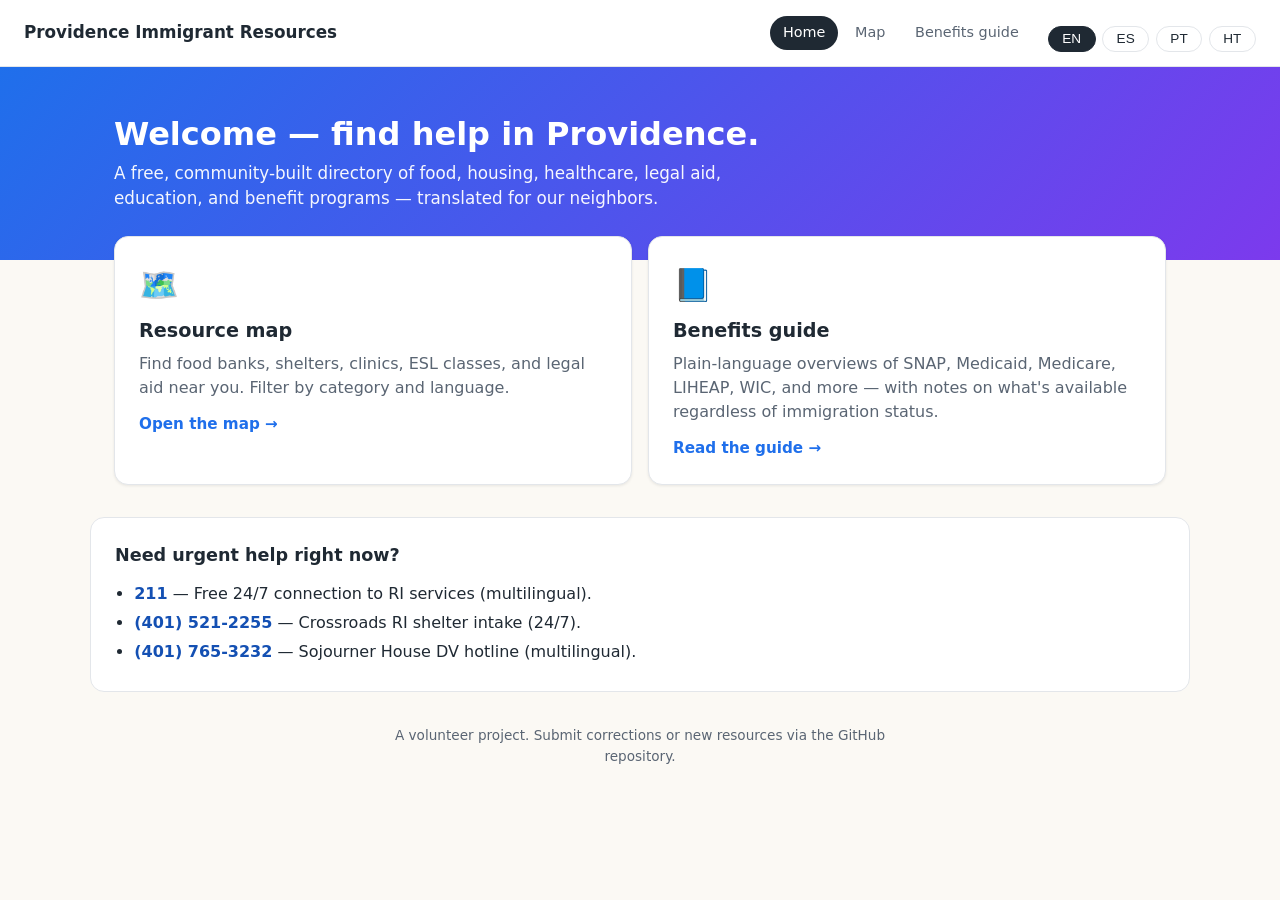
==== index.html @ 92ebf389 "Initial commit" ====
<!DOCTYPE html>
<html lang="en">
<head>
  <meta charset="UTF-8">
  <meta name="viewport" content="width=device-width, initial-scale=1.0">
  <title>Providence Immigrant Resources</title>
  <meta name="description" content="A community-curated home for resources, maps, and benefit guides for the immigrant community of Providence, Rhode Island.">
  <link rel="stylesheet" href="css/styles.css">
</head>
<body>
  <header class="site-header">
    <div class="site-header__inner">
      <a href="./" class="brand" data-i18n="siteTitle">Providence Immigrant Resources</a>
      <nav class="site-nav" aria-label="Primary">
        <a href="./" class="active" data-i18n="navHome">Home</a>
        <a href="map/" data-i18n="navMap">Map</a>
        <a href="benefits/" data-i18n="navBenefits">Benefits guide</a>
      </nav>
      <div class="lang-switch" role="group" aria-label="Language">
        <button data-lang="en" class="active">EN</button>
        <button data-lang="es">ES</button>
        <button data-lang="pt">PT</button>
        <button data-lang="ht">HT</button>
      </div>
    </div>
  </header>

  <section class="hero">
    <div class="hero__inner">
      <h1 data-i18n="homeHeroTitle">Welcome — find help in Providence.</h1>
      <p data-i18n="homeHeroSubtitle">A free, community-built directory of food, housing, healthcare, legal aid, education, and benefit programs — translated for our neighbors.</p>
    </div>
  </section>

  <main class="home-grid">
    <a class="home-card" href="map/">
      <div class="home-card__icon" aria-hidden="true">🗺️</div>
      <h2 data-i18n="homeMapTitle">Resource map</h2>
      <p data-i18n="homeMapBody">Find food banks, shelters, clinics, ESL classes, and legal aid near you. Filter by category and language.</p>
      <span class="home-card__cta" data-i18n="homeMapCta">Open the map →</span>
    </a>

    <a class="home-card" href="benefits/">
      <div class="home-card__icon" aria-hidden="true">📘</div>
      <h2 data-i18n="homeBenefitsTitle">Benefits guide</h2>
      <p data-i18n="homeBenefitsBody">Plain-language overviews of SNAP, Medicaid, Medicare, LIHEAP, WIC, and more — with notes on what's available regardless of immigration status.</p>
      <span class="home-card__cta" data-i18n="homeBenefitsCta">Read the guide →</span>
    </a>
  </main>

  <section class="home-help">
    <h2 data-i18n="homeUrgentTitle">Need urgent help right now?</h2>
    <ul>
      <li><strong>211</strong> — <span data-i18n="homeUrgent211">Free 24/7 connection to RI services (multilingual).</span></li>
      <li><strong>(401) 521-2255</strong> — <span data-i18n="homeUrgentShelter">Crossroads RI shelter intake (24/7).</span></li>
      <li><strong>(401) 765-3232</strong> — <span data-i18n="homeUrgentDV">Sojourner House DV hotline (multilingual).</span></li>
    </ul>
  </section>

  <footer class="site-footer">
    <p data-i18n="homeFooter">A volunteer project. Submit corrections or new resources via the GitHub repository.</p>
  </footer>

  <script src="js/translations.js"></script>
  <script>
    // Tiny standalone i18n for the homepage
    (function () {
      const KEY = "providence-resources-lang";
      const SUPPORTED = ["en", "es", "pt", "ht"];
      function getLang() {
        const stored = localStorage.getItem(KEY);
        if (stored && SUPPORTED.includes(stored)) return stored;
        const nav = (navigator.language || "en").slice(0, 2);
        return SUPPORTED.includes(nav) ? nav : "en";
      }
      function setLang(lang) {
        if (!SUPPORTED.includes(lang)) return;
        localStorage.setItem(KEY, lang);
        document.documentElement.lang = lang;
        const dict = window.TRANSLATIONS[lang] || window.TRANSLATIONS.en;
        document.title = dict.siteTitle || "Providence Immigrant Resources";
        document.querySelectorAll("[data-i18n]").forEach(el => {
          const k = el.dataset.i18n;
          el.textContent = dict[k] ?? window.TRANSLATIONS.en[k] ?? el.textContent;
        });
        document.querySelectorAll(".lang-switch button").forEach(b => {
          b.classList.toggle("active", b.dataset.lang === lang);
        });
      }
      document.addEventListener("DOMContentLoaded", () => {
        document.querySelectorAll(".lang-switch button").forEach(b => {
          b.addEventListener("click", () => setLang(b.dataset.lang));
        });
        setLang(getLang());
      });
    })();
  </script>
</body>
</html>
---- css/styles.css ----
:root {
  --bg: #fbf9f4;
  --surface: #ffffff;
  --ink: #1f2933;
  --muted: #5a6573;
  --accent: #1f6feb;
  --accent-dark: #1450b3;
  --border: #e3e6ea;
  --food: #d97706;
  --housing: #2563eb;
  --legal: #7c3aed;
  --health: #dc2626;
  --education: #059669;
  --employment: #0891b2;
  --shadow: 0 1px 3px rgba(0, 0, 0, 0.08);
  --radius: 10px;
  font-family: system-ui, -apple-system, "Segoe UI", Roboto, "Helvetica Neue", Arial, sans-serif;
}

* { box-sizing: border-box; }

body {
  margin: 0;
  background: var(--bg);
  color: var(--ink);
  line-height: 1.5;
}

header {
  background: var(--surface);
  border-bottom: 1px solid var(--border);
  padding: 1.25rem 1.5rem;
}

header h1 {
  margin: 0 0 0.25rem;
  font-size: 1.5rem;
}

header p {
  margin: 0;
  color: var(--muted);
  max-width: 60ch;
}

.lang-switch {
  display: flex;
  gap: 0.4rem;
  margin-top: 0.75rem;
  flex-wrap: wrap;
}

.lang-switch button {
  background: transparent;
  border: 1px solid var(--border);
  border-radius: 999px;
  padding: 0.3rem 0.85rem;
  font-size: 0.85rem;
  cursor: pointer;
  color: var(--ink);
}

.lang-switch button.active {
  background: var(--ink);
  color: white;
  border-color: var(--ink);
}

main {
  display: grid;
  grid-template-columns: minmax(280px, 360px) 1fr;
  gap: 1rem;
  padding: 1rem 1.5rem 2rem;
  max-width: 1400px;
  margin: 0 auto;
}

@media (max-width: 880px) {
  main { grid-template-columns: 1fr; }
  #map { height: 60vh; }
}

.sidebar {
  display: flex;
  flex-direction: column;
  gap: 1rem;
  min-width: 0;
}

.panel {
  background: var(--surface);
  border: 1px solid var(--border);
  border-radius: var(--radius);
  padding: 1rem;
  box-shadow: var(--shadow);
}

.panel h2 {
  margin: 0 0 0.6rem;
  font-size: 0.95rem;
  text-transform: uppercase;
  letter-spacing: 0.05em;
  color: var(--muted);
}

.search-input {
  width: 100%;
  padding: 0.55rem 0.75rem;
  font-size: 0.95rem;
  border: 1px solid var(--border);
  border-radius: 8px;
  background: var(--bg);
}

.filters {
  display: flex;
  flex-wrap: wrap;
  gap: 0.4rem;
}

.filter-btn {
  background: var(--bg);
  border: 1px solid var(--border);
  border-radius: 999px;
  padding: 0.35rem 0.85rem;
  font-size: 0.85rem;
  cursor: pointer;
  color: var(--ink);
}

.filter-btn.active {
  background: var(--accent);
  color: white;
  border-color: var(--accent);
}

.resource-list {
  display: flex;
  flex-direction: column;
  gap: 0.6rem;
  max-height: 60vh;
  overflow-y: auto;
  padding-right: 0.25rem;
}

.resource-card {
  background: var(--surface);
  border: 1px solid var(--border);
  border-left: 4px solid var(--muted);
  border-radius: 8px;
  padding: 0.75rem 0.9rem;
  cursor: pointer;
  transition: transform 0.05s ease, box-shadow 0.1s ease;
}

.resource-card:hover {
  transform: translateY(-1px);
  box-shadow: var(--shadow);
}

.resource-card[data-cat="food"]       { border-left-color: var(--food); }
.resource-card[data-cat="housing"]    { border-left-color: var(--housing); }
.resource-card[data-cat="legal"]      { border-left-color: var(--legal); }
.resource-card[data-cat="health"]     { border-left-color: var(--health); }
.resource-card[data-cat="education"]  { border-left-color: var(--education); }
.resource-card[data-cat="employment"] { border-left-color: var(--employment); }

.resource-card h3 {
  margin: 0 0 0.2rem;
  font-size: 1rem;
}

.resource-card .meta {
  font-size: 0.8rem;
  color: var(--muted);
}

.cat-pill {
  display: inline-block;
  font-size: 0.7rem;
  text-transform: uppercase;
  letter-spacing: 0.04em;
  padding: 0.1rem 0.5rem;
  border-radius: 999px;
  color: white;
  margin-right: 0.4rem;
}

.cat-pill[data-cat="food"]       { background: var(--food); }
.cat-pill[data-cat="housing"]    { background: var(--housing); }
.cat-pill[data-cat="legal"]      { background: var(--legal); }
.cat-pill[data-cat="health"]     { background: var(--health); }
.cat-pill[data-cat="education"]  { background: var(--education); }
.cat-pill[data-cat="employment"] { background: var(--employment); }

#map {
  height: 78vh;
  border-radius: var(--radius);
  border: 1px solid var(--border);
  box-shadow: var(--shadow);
}

.popup-content h3 { margin: 0 0 0.25rem; font-size: 1rem; }
.popup-content p  { margin: 0.15rem 0; font-size: 0.85rem; color: var(--ink); }
.popup-content a  { color: var(--accent); text-decoration: none; }
.popup-content a:hover { text-decoration: underline; }
.popup-actions { margin-top: 0.5rem; display: flex; gap: 0.5rem; flex-wrap: wrap; }
.popup-actions a {
  display: inline-block;
  padding: 0.3rem 0.6rem;
  background: var(--accent);
  color: white;
  border-radius: 6px;
  font-size: 0.8rem;
}
.popup-actions a.secondary { background: var(--ink); }

footer {
  padding: 1rem 1.5rem 2rem;
  text-align: center;
  color: var(--muted);
  font-size: 0.85rem;
  max-width: 70ch;
  margin: 0 auto;
}

/* ============================================================
   Multi-page additions: shared header, homepage, benefits page
   ============================================================ */

/* Replace original header rules with shared site-header */
header.site-header {
  background: var(--surface);
  border-bottom: 1px solid var(--border);
  padding: 0;
}
.site-header__inner {
  display: flex;
  align-items: center;
  gap: 1rem;
  flex-wrap: wrap;
  max-width: 1400px;
  margin: 0 auto;
  padding: 0.85rem 1.5rem;
}
.brand {
  font-weight: 700;
  font-size: 1.05rem;
  color: var(--ink);
  text-decoration: none;
  margin-right: auto;
}
.site-nav {
  display: flex;
  gap: 0.25rem;
}
.site-nav a {
  text-decoration: none;
  color: var(--muted);
  padding: 0.4rem 0.8rem;
  border-radius: 999px;
  font-size: 0.9rem;
}
.site-nav a:hover { background: var(--bg); color: var(--ink); }
.site-nav a.active { background: var(--ink); color: white; }

/* Shared page intro band */
.page-intro {
  max-width: 1400px;
  margin: 0 auto;
  padding: 1.25rem 1.5rem 0.25rem;
}
.page-intro h1 { margin: 0 0 0.25rem; font-size: 1.4rem; }
.page-intro p  { margin: 0; color: var(--muted); }

/* Map layout (replaces the old `main` rule for the map page) */
.map-layout {
  display: grid;
  grid-template-columns: minmax(280px, 360px) 1fr;
  gap: 1rem;
  padding: 1rem 1.5rem 2rem;
  max-width: 1400px;
  margin: 0 auto;
}
@media (max-width: 880px) {
  .map-layout { grid-template-columns: 1fr; }
  #map { height: 60vh; }
}

/* Site footer (shared) */
.site-footer {
  padding: 1.25rem 1.5rem 2.5rem;
  text-align: center;
  color: var(--muted);
  font-size: 0.85rem;
  max-width: 70ch;
  margin: 0 auto;
}

/* ----- Homepage ----- */
.hero {
  background: linear-gradient(135deg, #1f6feb 0%, #7c3aed 100%);
  color: white;
}
.hero__inner {
  max-width: 1100px;
  margin: 0 auto;
  padding: 3rem 1.5rem;
}
.hero h1 {
  margin: 0 0 0.5rem;
  font-size: 2rem;
  line-height: 1.2;
}
.hero p {
  margin: 0;
  max-width: 60ch;
  font-size: 1.05rem;
  opacity: 0.95;
}

.home-grid {
  display: grid;
  grid-template-columns: repeat(auto-fit, minmax(280px, 1fr));
  gap: 1rem;
  max-width: 1100px;
  margin: -1.5rem auto 0;
  padding: 0 1.5rem;
}
.home-card {
  display: block;
  text-decoration: none;
  color: var(--ink);
  background: var(--surface);
  border: 1px solid var(--border);
  border-radius: 14px;
  padding: 1.5rem;
  box-shadow: var(--shadow);
  transition: transform 0.08s ease, box-shadow 0.12s ease;
}
.home-card:hover {
  transform: translateY(-2px);
  box-shadow: 0 8px 22px rgba(0, 0, 0, 0.08);
}
.home-card__icon { font-size: 2rem; margin-bottom: 0.5rem; }
.home-card h2    { margin: 0 0 0.4rem; font-size: 1.2rem; }
.home-card p     { margin: 0 0 0.75rem; color: var(--muted); }
.home-card__cta  { color: var(--accent); font-weight: 600; font-size: 0.95rem; }

.home-help {
  max-width: 1100px;
  margin: 2rem auto 0;
  padding: 1.5rem;
  background: var(--surface);
  border: 1px solid var(--border);
  border-radius: 14px;
}
.home-help h2 { margin: 0 0 0.75rem; font-size: 1.1rem; }
.home-help ul { margin: 0; padding-left: 1.2rem; line-height: 1.8; }
.home-help li { color: var(--ink); }
.home-help strong { color: var(--accent-dark); }

/* ----- Benefits page ----- */
.benefits-layout {
  display: grid;
  grid-template-columns: minmax(220px, 260px) 1fr;
  gap: 1.5rem;
  max-width: 1200px;
  margin: 0 auto;
  padding: 1rem 1.5rem 2rem;
}
@media (max-width: 880px) {
  .benefits-layout { grid-template-columns: 1fr; }
}

.benefits-toc {
  position: sticky;
  top: 1rem;
  align-self: start;
  max-height: calc(100vh - 2rem);
  overflow-y: auto;
}
.benefits-toc h2 {
  margin: 0 0 0.5rem;
  font-size: 0.85rem;
  text-transform: uppercase;
  letter-spacing: 0.05em;
  color: var(--muted);
}
.benefits-toc nav { display: flex; flex-direction: column; gap: 0.15rem; }
.toc-link {
  display: flex;
  align-items: center;
  gap: 0.5rem;
  text-decoration: none;
  color: var(--ink);
  padding: 0.4rem 0.5rem;
  border-radius: 8px;
  font-size: 0.92rem;
}
.toc-link:hover { background: var(--bg); }
.toc-icon { font-size: 1rem; }

.callout {
  background: #fff8e1;
  border: 1px solid #facc15;
  border-radius: 10px;
  padding: 0.85rem 1rem;
  margin-bottom: 1.5rem;
  font-size: 0.92rem;
}
.callout strong { color: #92400e; margin-right: 0.3rem; }

.program-card {
  background: var(--surface);
  border: 1px solid var(--border);
  border-radius: 12px;
  padding: 1.25rem 1.4rem;
  margin-bottom: 1.25rem;
  box-shadow: var(--shadow);
  scroll-margin-top: 1rem;
}
.program-card__head {
  display: flex;
  align-items: center;
  gap: 0.6rem;
  margin-bottom: 0.5rem;
}
.program-icon { font-size: 1.7rem; }
.program-card h2 {
  margin: 0;
  font-size: 1.2rem;
}
.program-summary {
  margin: 0 0 1rem;
  color: var(--ink);
  font-size: 1rem;
}
.program-grid {
  display: grid;
  grid-template-columns: repeat(auto-fit, minmax(220px, 1fr));
  gap: 0.85rem 1.25rem;
  margin-bottom: 0.9rem;
}
.program-grid h3 {
  margin: 0 0 0.25rem;
  font-size: 0.78rem;
  text-transform: uppercase;
  letter-spacing: 0.05em;
  color: var(--muted);
}
.program-grid p { margin: 0; font-size: 0.92rem; }

.immigration-note {
  grid-column: 1 / -1;
  background: #f0f7ff;
  border-left: 4px solid var(--accent);
  border-radius: 8px;
  padding: 0.6rem 0.9rem;
}
.immigration-note h3 { color: var(--accent-dark); }

.program-links {
  display: flex;
  flex-wrap: wrap;
  gap: 0.6rem;
  padding-top: 0.5rem;
  border-top: 1px solid var(--border);
}
.program-links a {
  font-size: 0.88rem;
  color: var(--accent);
  text-decoration: none;
}
.program-links a:hover { text-decoration: underline; }
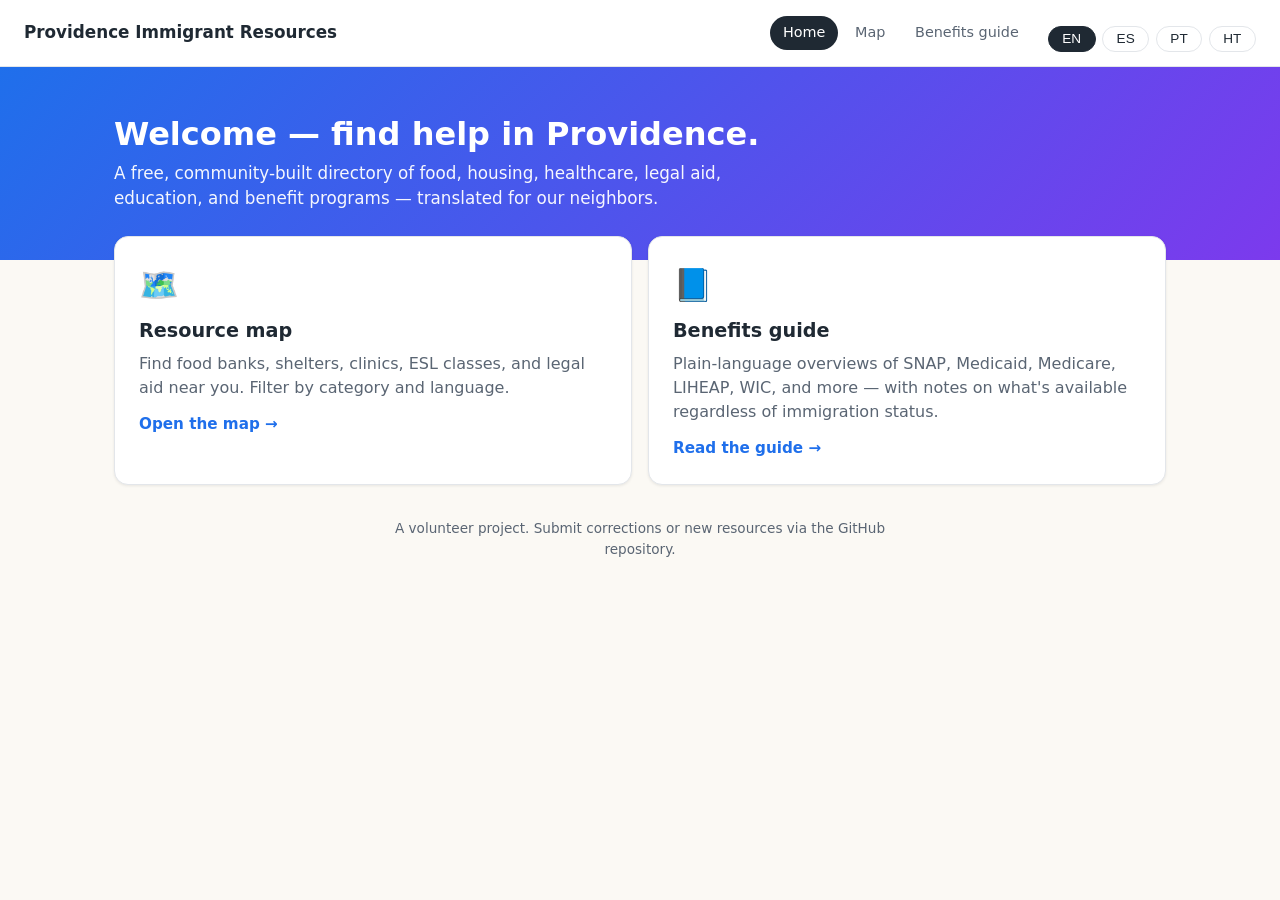
==== commit d1693be7: "Fixed Bug" ====
--- a/index.html
+++ b/index.html
@@ -48,15 +48,6 @@
     </a>
   </main>
 
-  <section class="home-help">
-    <h2 data-i18n="homeUrgentTitle">Need urgent help right now?</h2>
-    <ul>
-      <li><strong>211</strong> — <span data-i18n="homeUrgent211">Free 24/7 connection to RI services (multilingual).</span></li>
-      <li><strong>(401) 521-2255</strong> — <span data-i18n="homeUrgentShelter">Crossroads RI shelter intake (24/7).</span></li>
-      <li><strong>(401) 765-3232</strong> — <span data-i18n="homeUrgentDV">Sojourner House DV hotline (multilingual).</span></li>
-    </ul>
-  </section>
-
   <footer class="site-footer">
     <p data-i18n="homeFooter">A volunteer project. Submit corrections or new resources via the GitHub repository.</p>
   </footer>
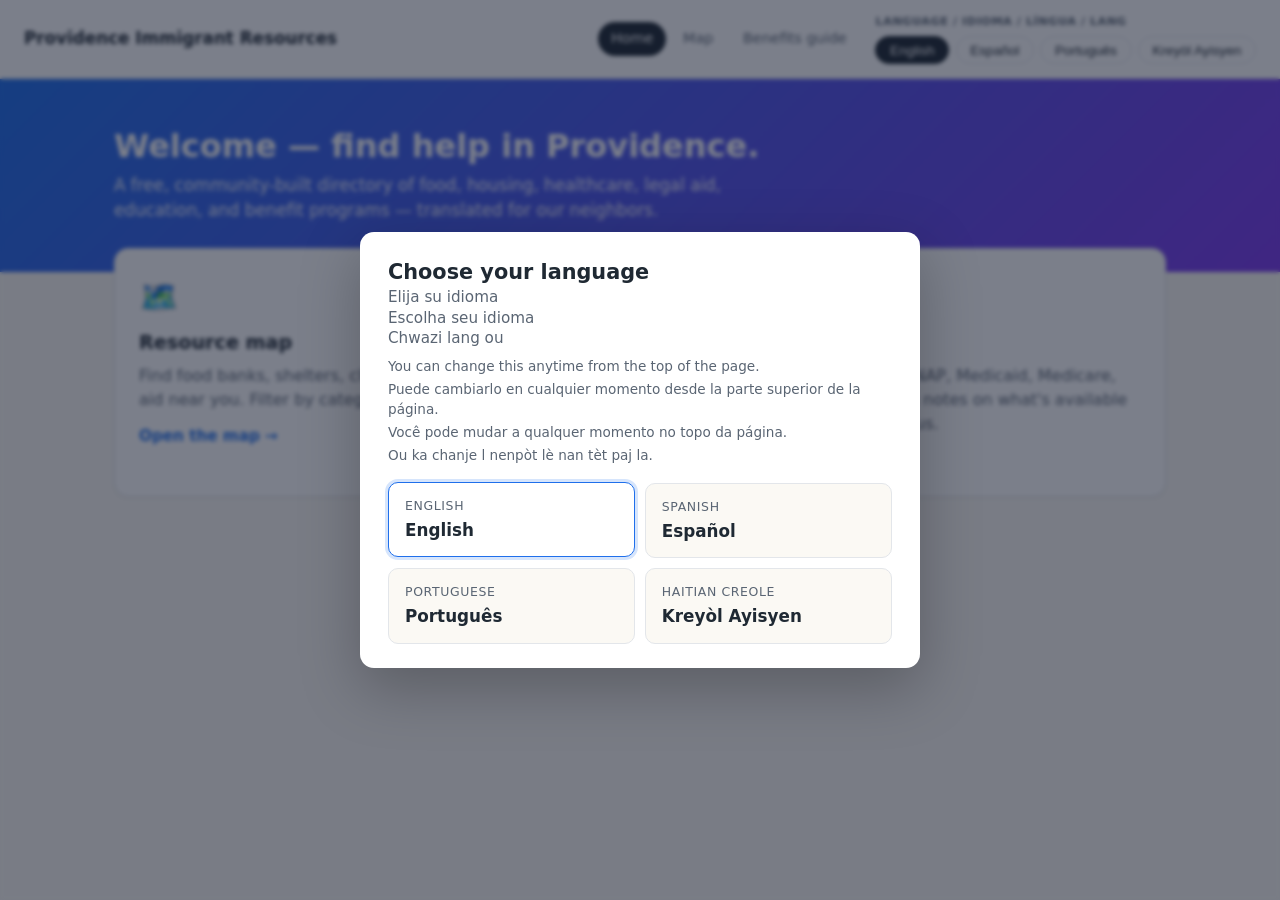
==== commit 840445c9: "added additional work" ====
--- a/index.html
+++ b/index.html
@@ -16,11 +16,14 @@
         <a href="map/" data-i18n="navMap">Map</a>
         <a href="benefits/" data-i18n="navBenefits">Benefits guide</a>
       </nav>
-      <div class="lang-switch" role="group" aria-label="Language">
-        <button data-lang="en" class="active">EN</button>
-        <button data-lang="es">ES</button>
-        <button data-lang="pt">PT</button>
-        <button data-lang="ht">HT</button>
+      <div class="lang-switch" role="group" aria-labelledby="lang-label">
+        <span id="lang-label" class="lang-label">Language / Idioma / Língua / Lang</span>
+        <div class="lang-switch__buttons">
+          <button data-lang="en" class="active">English</button>
+          <button data-lang="es">Español</button>
+          <button data-lang="pt">Português</button>
+          <button data-lang="ht">Kreyòl Ayisyen</button>
+        </div>
       </div>
     </div>
   </header>
@@ -52,21 +55,63 @@
     <p data-i18n="homeFooter">A volunteer project. Submit corrections or new resources via the GitHub repository.</p>
   </footer>
 
+  <!-- Welcome language picker modal (homepage only) -->
+  <div id="lang-modal" class="lang-modal" role="dialog" aria-modal="true" aria-labelledby="lang-modal-title" hidden>
+    <div class="lang-modal__backdrop"></div>
+    <div class="lang-modal__card" role="document">
+      <h2 id="lang-modal-title" class="lang-modal__title">
+        <span lang="en">Choose your language</span>
+        <span lang="es">Elija su idioma</span>
+        <span lang="pt">Escolha seu idioma</span>
+        <span lang="ht">Chwazi lang ou</span>
+      </h2>
+      <p class="lang-modal__subtitle">
+        <span lang="en">You can change this anytime from the top of the page.</span>
+        <span lang="es">Puede cambiarlo en cualquier momento desde la parte superior de la página.</span>
+        <span lang="pt">Você pode mudar a qualquer momento no topo da página.</span>
+        <span lang="ht">Ou ka chanje l nenpòt lè nan tèt paj la.</span>
+      </p>
+      <div class="lang-modal__buttons">
+        <button class="lang-modal__btn" data-lang="en">
+          <span class="lang-modal__btn-name">English</span>
+          <span class="lang-modal__btn-native">English</span>
+        </button>
+        <button class="lang-modal__btn" data-lang="es">
+          <span class="lang-modal__btn-name">Spanish</span>
+          <span class="lang-modal__btn-native">Español</span>
+        </button>
+        <button class="lang-modal__btn" data-lang="pt">
+          <span class="lang-modal__btn-name">Portuguese</span>
+          <span class="lang-modal__btn-native">Português</span>
+        </button>
+        <button class="lang-modal__btn" data-lang="ht">
+          <span class="lang-modal__btn-name">Haitian Creole</span>
+          <span class="lang-modal__btn-native">Kreyòl Ayisyen</span>
+        </button>
+      </div>
+    </div>
+  </div>
+
   <script src="js/translations.js"></script>
   <script>
     // Tiny standalone i18n for the homepage
     (function () {
       const KEY = "providence-resources-lang";
       const SUPPORTED = ["en", "es", "pt", "ht"];
-      function getLang() {
+
+      function getStoredLang() {
         const stored = localStorage.getItem(KEY);
-        if (stored && SUPPORTED.includes(stored)) return stored;
+        return stored && SUPPORTED.includes(stored) ? stored : null;
+      }
+
+      function defaultLang() {
         const nav = (navigator.language || "en").slice(0, 2);
         return SUPPORTED.includes(nav) ? nav : "en";
       }
-      function setLang(lang) {
+
+      function applyLang(lang, persist) {
         if (!SUPPORTED.includes(lang)) return;
-        localStorage.setItem(KEY, lang);
+        if (persist) localStorage.setItem(KEY, lang);
         document.documentElement.lang = lang;
         const dict = window.TRANSLATIONS[lang] || window.TRANSLATIONS.en;
         document.title = dict.siteTitle || "Providence Immigrant Resources";
@@ -78,11 +123,42 @@
           b.classList.toggle("active", b.dataset.lang === lang);
         });
       }
+
+      function showModal() {
+        const modal = document.getElementById("lang-modal");
+        modal.hidden = false;
+        document.body.classList.add("modal-open");
+        // Move focus into the modal for keyboard/screen-reader users
+        const first = modal.querySelector(".lang-modal__btn");
+        if (first) first.focus();
+      }
+
+      function hideModal() {
+        const modal = document.getElementById("lang-modal");
+        modal.hidden = true;
+        document.body.classList.remove("modal-open");
+      }
+
       document.addEventListener("DOMContentLoaded", () => {
+        // Header switcher
         document.querySelectorAll(".lang-switch button").forEach(b => {
-          b.addEventListener("click", () => setLang(b.dataset.lang));
+          b.addEventListener("click", () => applyLang(b.dataset.lang, true));
         });
-        setLang(getLang());
+
+        // Modal buttons
+        document.querySelectorAll(".lang-modal__btn").forEach(b => {
+          b.addEventListener("click", () => {
+            applyLang(b.dataset.lang, true);
+            hideModal();
+          });
+        });
+
+        // Render the page in the stored or auto-detected language right away
+        const stored = getStoredLang();
+        applyLang(stored || defaultLang(), false);
+
+        // If no choice has been saved yet, prompt the user
+        if (!stored) showModal();
       });
     })();
   </script>
--- a/css/styles.css
+++ b/css/styles.css
@@ -473,3 +473,151 @@
   text-decoration: none;
 }
 .program-links a:hover { text-decoration: underline; }
+
+/* ============================================================
+   Language label + multilingual button names
+   ============================================================ */
+.lang-switch {
+  display: flex;
+  flex-direction: column;
+  align-items: flex-start;
+  gap: 0.35rem;
+  margin-top: 0;
+}
+.lang-label {
+  font-size: 0.7rem;
+  letter-spacing: 0.05em;
+  text-transform: uppercase;
+  color: var(--muted);
+  font-weight: 600;
+}
+.lang-switch__buttons {
+  display: flex;
+  gap: 0.4rem;
+  flex-wrap: wrap;
+}
+.lang-switch__buttons button {
+  background: transparent;
+  border: 1px solid var(--border);
+  border-radius: 999px;
+  padding: 0.35rem 0.85rem;
+  font-size: 0.85rem;
+  cursor: pointer;
+  color: var(--ink);
+  white-space: nowrap;
+}
+.lang-switch__buttons button.active {
+  background: var(--ink);
+  color: white;
+  border-color: var(--ink);
+}
+
+/* Make sure the header still wraps cleanly when the lang switcher gets bigger */
+.site-header__inner { row-gap: 0.6rem; }
+
+/* ============================================================
+   Welcome language picker modal
+   ============================================================ */
+body.modal-open { overflow: hidden; }
+
+.lang-modal {
+  position: fixed;
+  inset: 0;
+  z-index: 1000;
+  display: flex;
+  align-items: center;
+  justify-content: center;
+  padding: 1rem;
+}
+.lang-modal[hidden] { display: none; }
+
+.lang-modal__backdrop {
+  position: absolute;
+  inset: 0;
+  background: rgba(15, 23, 42, 0.55);
+  backdrop-filter: blur(2px);
+}
+
+.lang-modal__card {
+  position: relative;
+  background: var(--surface);
+  border-radius: 14px;
+  box-shadow: 0 20px 60px rgba(0, 0, 0, 0.25);
+  padding: 1.75rem 1.75rem 1.5rem;
+  max-width: 560px;
+  width: 100%;
+  z-index: 1;
+  animation: lang-modal-pop 0.2s ease-out;
+}
+
+@keyframes lang-modal-pop {
+  from { transform: translateY(8px) scale(0.98); opacity: 0; }
+  to   { transform: translateY(0) scale(1); opacity: 1; }
+}
+
+.lang-modal__title {
+  margin: 0 0 0.4rem;
+  font-size: 1.15rem;
+  display: flex;
+  flex-direction: column;
+  gap: 0.1rem;
+}
+.lang-modal__title span { line-height: 1.25; }
+.lang-modal__title span[lang="en"] { color: var(--ink); font-weight: 700; font-size: 1.3rem; }
+.lang-modal__title span:not([lang="en"]) {
+  color: var(--muted);
+  font-size: 0.95rem;
+  font-weight: 500;
+}
+
+.lang-modal__subtitle {
+  margin: 0.5rem 0 1.1rem;
+  color: var(--muted);
+  font-size: 0.85rem;
+  display: flex;
+  flex-direction: column;
+  gap: 0.15rem;
+}
+
+.lang-modal__buttons {
+  display: grid;
+  grid-template-columns: repeat(2, 1fr);
+  gap: 0.6rem;
+}
+@media (max-width: 480px) {
+  .lang-modal__buttons { grid-template-columns: 1fr; }
+}
+
+.lang-modal__btn {
+  display: flex;
+  flex-direction: column;
+  align-items: flex-start;
+  gap: 0.15rem;
+  padding: 0.85rem 1rem;
+  background: var(--bg);
+  border: 1px solid var(--border);
+  border-radius: 10px;
+  cursor: pointer;
+  font: inherit;
+  color: var(--ink);
+  text-align: left;
+  transition: transform 0.06s ease, border-color 0.1s ease, background 0.1s ease;
+}
+.lang-modal__btn:hover,
+.lang-modal__btn:focus-visible {
+  border-color: var(--accent);
+  background: white;
+  outline: none;
+  transform: translateY(-1px);
+  box-shadow: 0 0 0 3px rgba(31, 111, 235, 0.18);
+}
+.lang-modal__btn-name {
+  font-size: 0.78rem;
+  text-transform: uppercase;
+  letter-spacing: 0.05em;
+  color: var(--muted);
+}
+.lang-modal__btn-native {
+  font-size: 1.05rem;
+  font-weight: 600;
+}
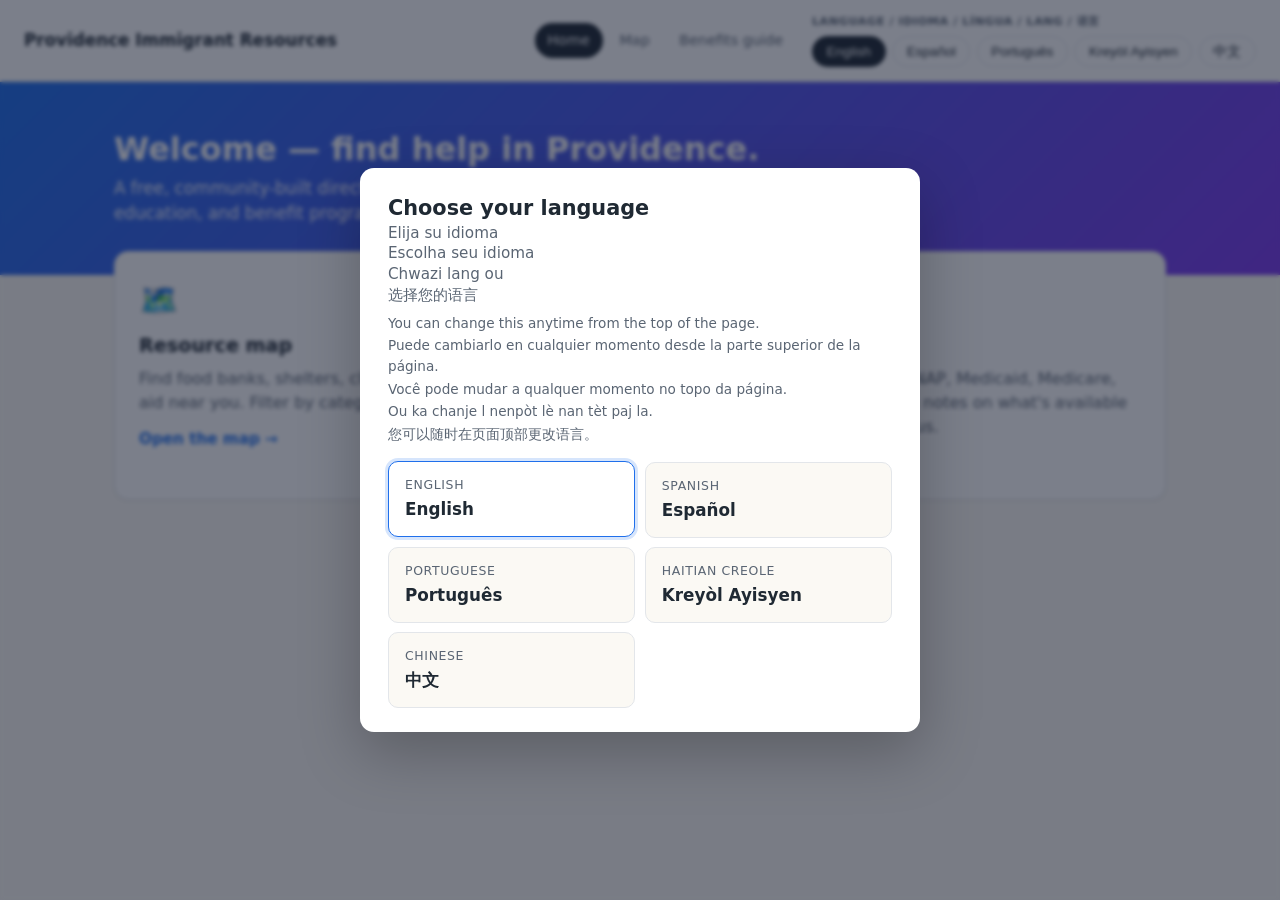
==== commit 698f3e78: "added chinese" ====
--- a/index.html
+++ b/index.html
@@ -17,12 +17,13 @@
         <a href="benefits/" data-i18n="navBenefits">Benefits guide</a>
       </nav>
       <div class="lang-switch" role="group" aria-labelledby="lang-label">
-        <span id="lang-label" class="lang-label">Language / Idioma / Língua / Lang</span>
+        <span id="lang-label" class="lang-label">Language / Idioma / Língua / Lang / 语言</span>
         <div class="lang-switch__buttons">
           <button data-lang="en" class="active">English</button>
           <button data-lang="es">Español</button>
           <button data-lang="pt">Português</button>
           <button data-lang="ht">Kreyòl Ayisyen</button>
+          <button data-lang="zh">中文</button>
         </div>
       </div>
     </div>
@@ -64,12 +65,14 @@
         <span lang="es">Elija su idioma</span>
         <span lang="pt">Escolha seu idioma</span>
         <span lang="ht">Chwazi lang ou</span>
+        <span lang="zh">选择您的语言</span>
       </h2>
       <p class="lang-modal__subtitle">
         <span lang="en">You can change this anytime from the top of the page.</span>
         <span lang="es">Puede cambiarlo en cualquier momento desde la parte superior de la página.</span>
         <span lang="pt">Você pode mudar a qualquer momento no topo da página.</span>
         <span lang="ht">Ou ka chanje l nenpòt lè nan tèt paj la.</span>
+        <span lang="zh">您可以随时在页面顶部更改语言。</span>
       </p>
       <div class="lang-modal__buttons">
         <button class="lang-modal__btn" data-lang="en">
@@ -88,6 +91,10 @@
           <span class="lang-modal__btn-name">Haitian Creole</span>
           <span class="lang-modal__btn-native">Kreyòl Ayisyen</span>
         </button>
+        <button class="lang-modal__btn" data-lang="zh">
+          <span class="lang-modal__btn-name">Chinese</span>
+          <span class="lang-modal__btn-native">中文</span>
+        </button>
       </div>
     </div>
   </div>
@@ -97,7 +104,7 @@
     // Tiny standalone i18n for the homepage
     (function () {
       const KEY = "providence-resources-lang";
-      const SUPPORTED = ["en", "es", "pt", "ht"];
+      const SUPPORTED = ["en", "es", "pt", "ht", "zh"];
 
       function getStoredLang() {
         const stored = localStorage.getItem(KEY);
--- a/css/styles.css
+++ b/css/styles.css
@@ -12,6 +12,7 @@
   --health: #dc2626;
   --education: #059669;
   --employment: #0891b2;
+  --cultural: #be185d;
   --shadow: 0 1px 3px rgba(0, 0, 0, 0.08);
   --radius: 10px;
   font-family: system-ui, -apple-system, "Segoe UI", Roboto, "Helvetica Neue", Arial, sans-serif;
@@ -164,6 +165,7 @@
 .resource-card[data-cat="health"]     { border-left-color: var(--health); }
 .resource-card[data-cat="education"]  { border-left-color: var(--education); }
 .resource-card[data-cat="employment"] { border-left-color: var(--employment); }
+.resource-card[data-cat="cultural"]   { border-left-color: var(--cultural); }
 
 .resource-card h3 {
   margin: 0 0 0.2rem;
@@ -192,6 +194,7 @@
 .cat-pill[data-cat="health"]     { background: var(--health); }
 .cat-pill[data-cat="education"]  { background: var(--education); }
 .cat-pill[data-cat="employment"] { background: var(--employment); }
+.cat-pill[data-cat="cultural"]   { background: var(--cultural); }
 
 #map {
   height: 78vh;
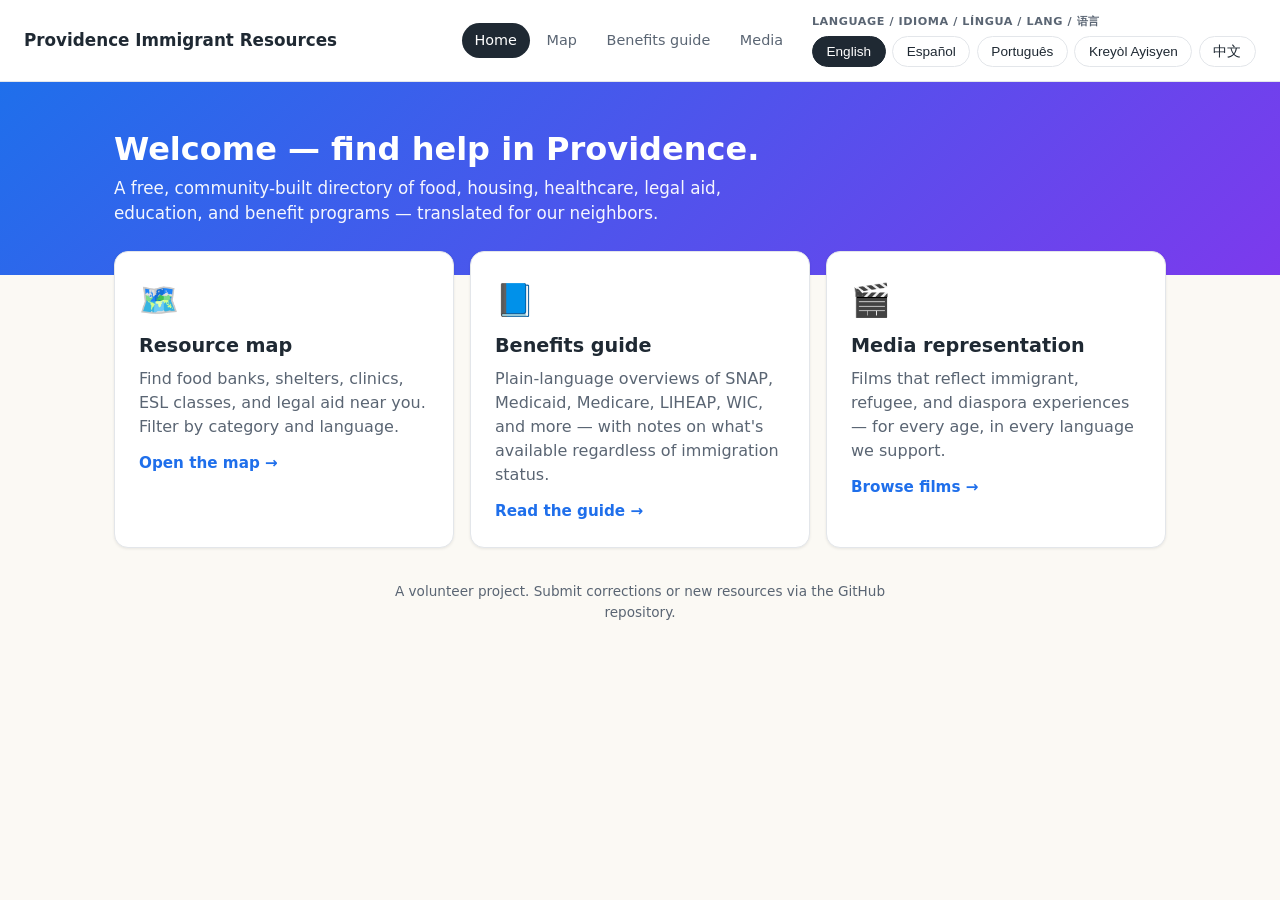
==== commit ceb675f5: "added media representation" ====
--- a/index.html
+++ b/index.html
@@ -15,6 +15,7 @@
         <a href="./" class="active" data-i18n="navHome">Home</a>
         <a href="map/" data-i18n="navMap">Map</a>
         <a href="benefits/" data-i18n="navBenefits">Benefits guide</a>
+        <a href="media/" data-i18n="navMedia">Media</a>
       </nav>
       <div class="lang-switch" role="group" aria-labelledby="lang-label">
         <span id="lang-label" class="lang-label">Language / Idioma / Língua / Lang / 语言</span>
@@ -49,6 +50,13 @@
       <h2 data-i18n="homeBenefitsTitle">Benefits guide</h2>
       <p data-i18n="homeBenefitsBody">Plain-language overviews of SNAP, Medicaid, Medicare, LIHEAP, WIC, and more — with notes on what's available regardless of immigration status.</p>
       <span class="home-card__cta" data-i18n="homeBenefitsCta">Read the guide →</span>
+    </a>
+
+    <a class="home-card" href="media/">
+      <div class="home-card__icon" aria-hidden="true">🎬</div>
+      <h2 data-i18n="homeMediaTitle">Media representation</h2>
+      <p data-i18n="homeMediaBody">Films that reflect immigrant, refugee, and diaspora experiences — for every age, in every language we support.</p>
+      <span class="home-card__cta" data-i18n="homeMediaCta">Browse films →</span>
     </a>
   </main>
 
--- a/css/styles.css
+++ b/css/styles.css
@@ -624,3 +624,108 @@
   font-size: 1.05rem;
   font-weight: 600;
 }
+
+/* ============================================================
+   Media representation page
+   ============================================================ */
+.media-category {
+  margin-bottom: 2rem;
+  scroll-margin-top: 1rem;
+}
+.media-category__head {
+  display: flex;
+  align-items: center;
+  gap: 0.6rem;
+  margin: 0 0 0.85rem;
+  padding-bottom: 0.5rem;
+  border-bottom: 2px solid var(--border);
+}
+.media-category__icon {
+  font-size: 1.7rem;
+}
+.media-category h2 {
+  margin: 0;
+  font-size: 1.35rem;
+}
+
+.media-grid {
+  display: grid;
+  grid-template-columns: repeat(auto-fit, minmax(280px, 1fr));
+  gap: 0.9rem;
+}
+
+.film-card {
+  background: var(--surface);
+  border: 1px solid var(--border);
+  border-left: 4px solid var(--accent);
+  border-radius: 12px;
+  padding: 1rem 1.1rem;
+  box-shadow: var(--shadow);
+  display: flex;
+  flex-direction: column;
+  gap: 0.5rem;
+}
+.film-card__head {
+  display: flex;
+  flex-direction: column;
+  gap: 0.1rem;
+}
+.film-title {
+  margin: 0;
+  font-size: 1.05rem;
+  line-height: 1.25;
+}
+.film-meta {
+  font-size: 0.78rem;
+  color: var(--muted);
+  text-transform: uppercase;
+  letter-spacing: 0.04em;
+}
+.film-summary {
+  margin: 0;
+  font-size: 0.92rem;
+  line-height: 1.45;
+}
+
+.film-injustice {
+  background: #fef2f2;
+  border-left: 3px solid #dc2626;
+  border-radius: 6px;
+  padding: 0.55rem 0.8rem;
+  margin-top: 0.25rem;
+}
+.film-injustice h4 {
+  margin: 0 0 0.2rem;
+  font-size: 0.7rem;
+  font-weight: 700;
+  letter-spacing: 0.06em;
+  text-transform: uppercase;
+  color: #991b1b;
+}
+.film-injustice p {
+  margin: 0;
+  font-size: 0.88rem;
+  color: var(--ink);
+}
+
+.film-themes {
+  display: flex;
+  flex-wrap: wrap;
+  gap: 0.3rem;
+  margin-top: 0.3rem;
+  padding-top: 0.5rem;
+  border-top: 1px solid var(--border);
+}
+.film-theme {
+  display: inline-block;
+  font-size: 0.72rem;
+  padding: 0.15rem 0.55rem;
+  background: var(--bg);
+  color: var(--muted);
+  border-radius: 999px;
+}
+
+/* Stack film cards full-width when adult films include a long injustice block */
+.film-card[data-category="adults"] {
+  border-left-color: #dc2626;
+}
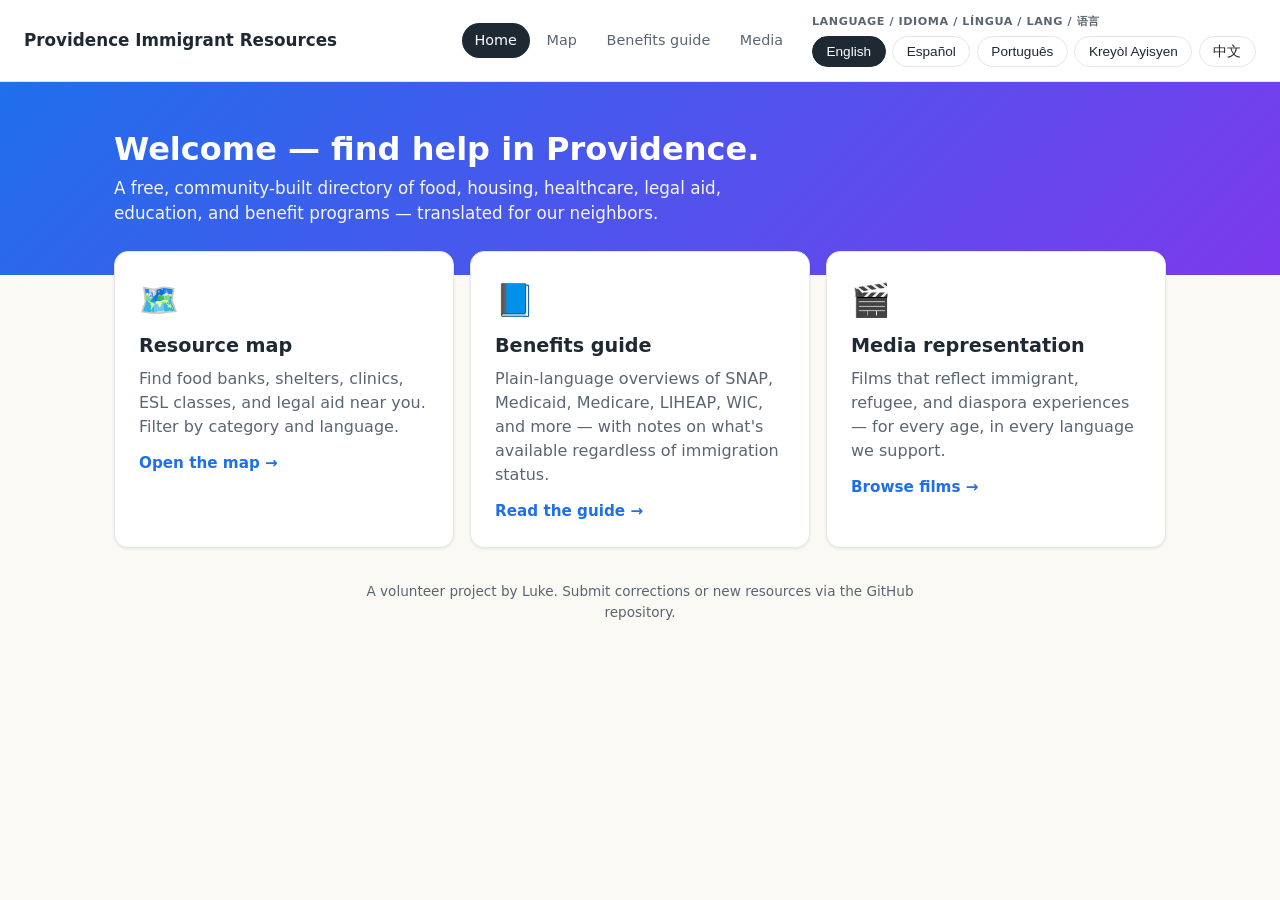
==== commit 143b9fbb: "added name" ====
--- a/index.html
+++ b/index.html
@@ -61,7 +61,7 @@
   </main>
 
   <footer class="site-footer">
-    <p data-i18n="homeFooter">A volunteer project. Submit corrections or new resources via the GitHub repository.</p>
+    <p data-i18n="homeFooter">A volunteer project by Luke. Submit corrections or new resources via the GitHub repository.</p>
   </footer>
 
   <!-- Welcome language picker modal (homepage only) -->
